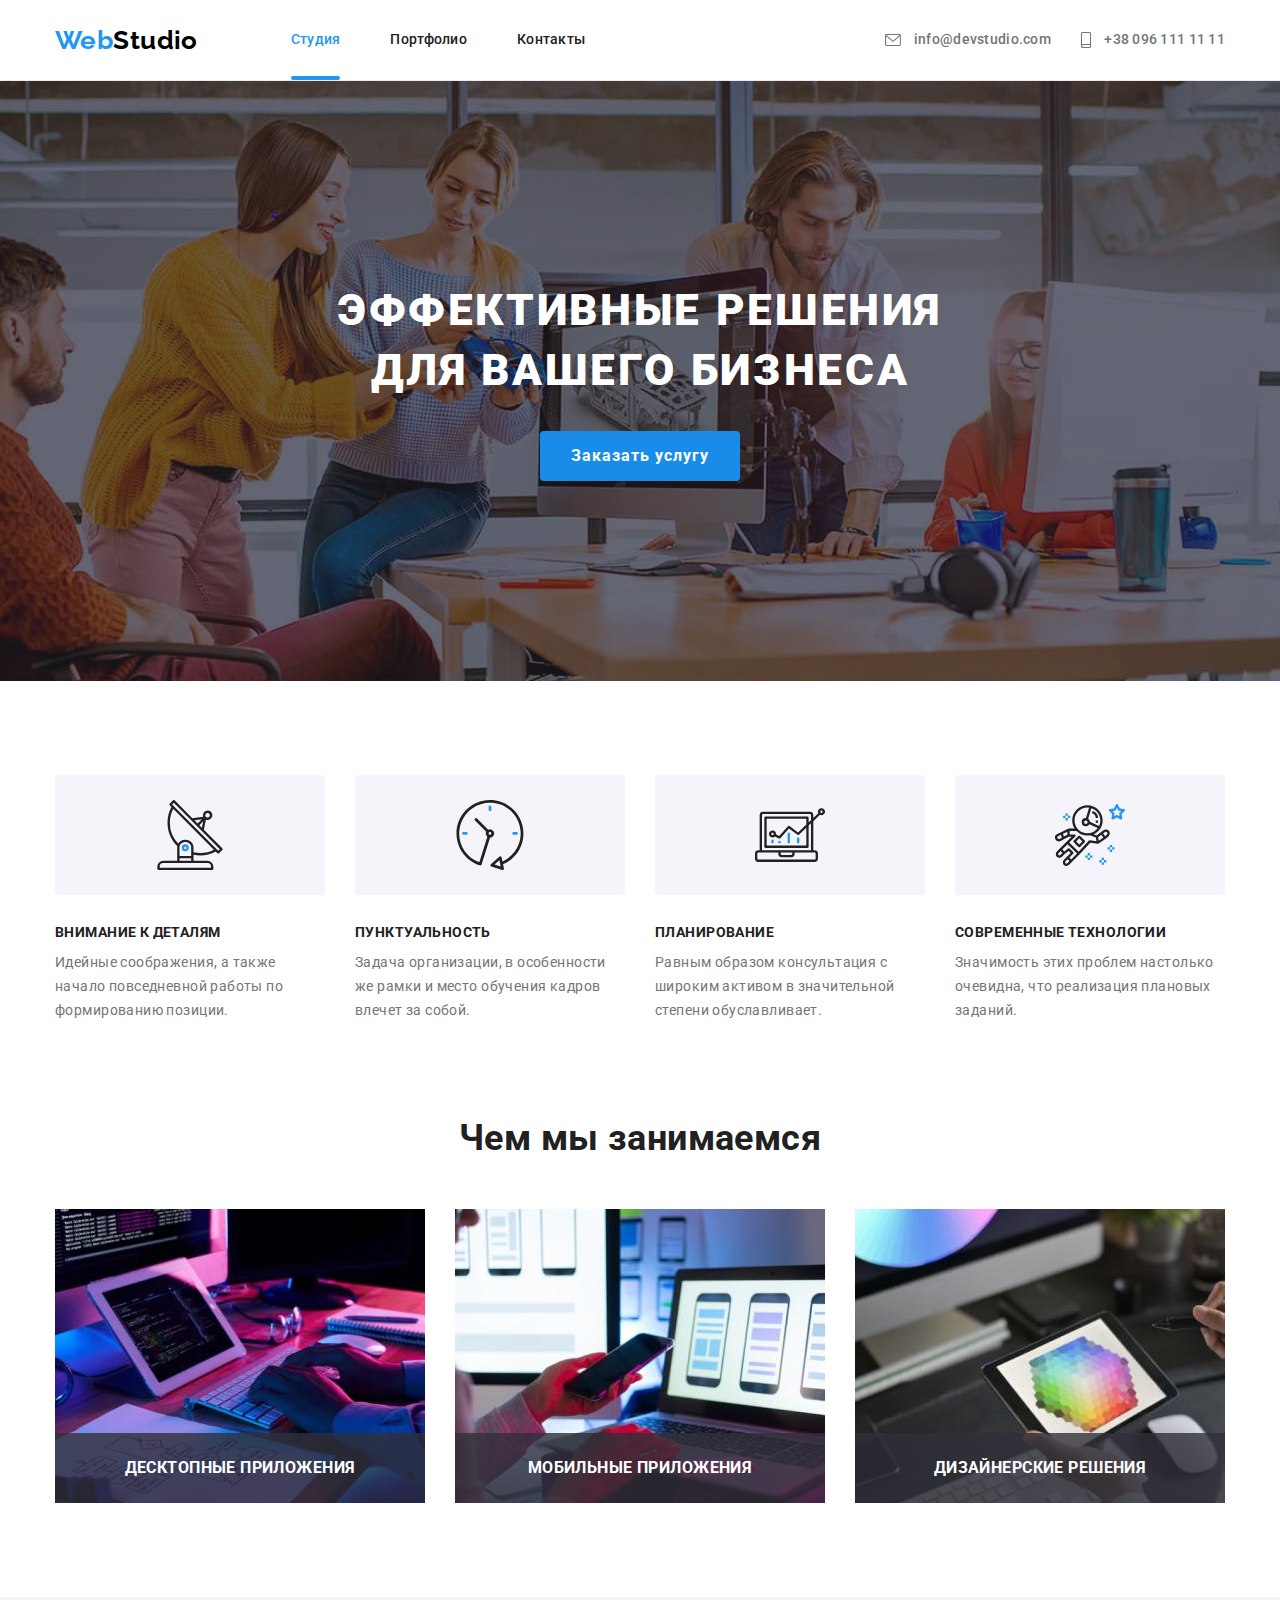
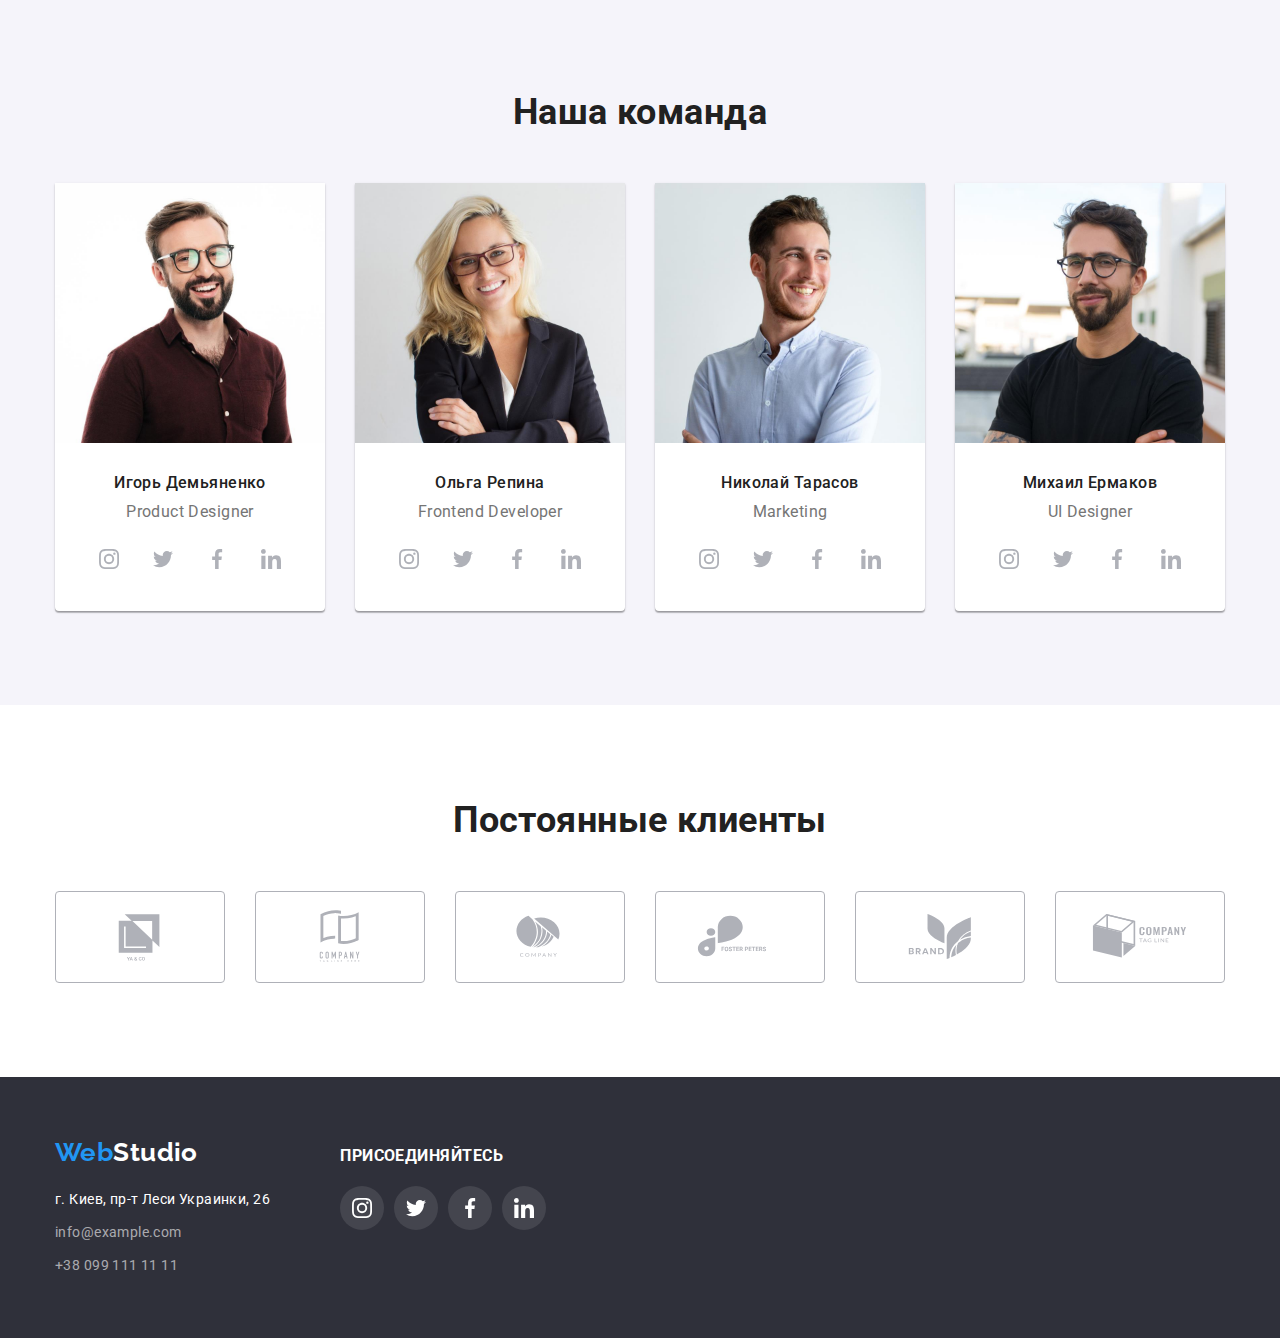
==== index.html @ e2a0c8e1 "homework 5" ====
<!DOCTYPE html>
<html lang="ru">
    <head>
        <meta charset="UTF-8" />
        <meta http-equiv="X-UA-Compatible" content="IE=edge" />
        <meta name="viewport" content="width=device-width, initial-scale=1.0" />
        <link rel="preconnect" href="https://fonts.googleapis.com" />
        <link rel="preconnect" href="https://fonts.gstatic.com" crossorigin />
        <link
            href="https://fonts.googleapis.com/css2?family=Raleway:wght@700&family=Roboto:wght@400;500;700;900&display=swap"
            rel="stylesheet"
        />
        <link
            rel="stylesheet"
            href=" https://cdnjs.cloudflare.com/ajax/libs/modern-normalize/1.1.0/modern-normalize.min.css"
        />
        <link rel="stylesheet" href="./css/styles.css" />
        <title>Студия</title>
    </head>
    <body>
        <!--            Шапка страницы          -->
        <header class="header">
            <div class="container holder">
                <nav class="header-nav holder">
                    <a class="logo-header" href="./index.html"
                        ><span class="web-logo">Web</span>Studio</a
                    >
                    <ul class="navigation list holder">
                        <li class="nav-item">
                            <a class="navigation-link current" href="./index.html">Студия</a>
                        </li>
                        <li class="nav-item">
                            <a class="navigation-link" href="./portfolio.html">Портфолио</a>
                        </li>
                        <li class="nav-item">
                            <a class="navigation-link" href="">Контакты</a>
                        </li>
                    </ul>
                </nav>
                <ul class="contacts-list list holder">
                    <li class="contacts-list-item">
                        <a class="header-contacts holder" href="mailto:info@devstudio.com">
                            <svg class="header-contacts-icon" width="16" height="12">
                                <use href="./images/icons.svg#icon-envelope"></use>
                            </svg>
                            info@devstudio.com</a
                        >
                    </li>
                    <li class="contacts-list-item">
                        <a class="header-contacts holder" href="tel:+380961111111">
                            <svg class="header-contacts-icon" width="10" height="16">
                                <use href="./images/icons.svg#icon-smartphone"></use>
                            </svg>
                            +38 096 111 11 11</a
                        >
                    </li>
                </ul>
            </div>
        </header>

        <main>
            <!-- Герой -->
            <section class="hero">
                <div class="hero-box container">
                    <h1 class="hero-title">Эффективные решения для вашего бизнеса</h1>
                    <button type="button" class="hero-button" data-modal-open>Заказать услугу</button>
                </div>
            </section>

            <!--        Преимущества        -->

            <section class="features section">
                <div class="container features-box">
                    <ul class="features-list list holder">
                        <li class="features-item">
                            <div class="features-icon">
                                <svg width="70" height="70">
                                    <use href="./images/icons.svg#icon-antenna"></use>
                                </svg>
                            </div>
                            <h3 class="features-title">Внимание к деталям</h3>
                            <p class="features-description">
                                Идейные соображения, а также начало повседневной работы по
                                формированию позиции.
                            </p>
                        </li>
                        <li class="features-item">
                            <div class="features-icon">
                                <svg width="70" height="70">
                                    <use href="./images/icons.svg#icon-clock"></use>
                                </svg>
                            </div>
                            <h3 class="features-title">Пунктуальность</h3>
                            <p class="features-description">
                                Задача организации, в особенности же рамки и место обучения кадров
                                влечет за собой.
                            </p>
                        </li>
                        <li class="features-item icon-diagram">
                            <div class="features-icon">
                                <svg width="70" height="70">
                                    <use href="./images/icons.svg#icon-diagram"></use>
                                </svg>
                            </div>
                            <h3 class="features-title">Планирование</h3>
                            <p class="features-description">
                                Равным образом консультация с широким активом в значительной степени
                                обуславливает.
                            </p>
                        </li>
                        <li class="features-item icon-astronaut">
                            <div class="features-icon">
                                <svg width="70" height="70">
                                    <use href="./images/icons.svg#icon-astronaut"></use>
                                </svg>
                            </div>
                            <h3 class="features-title">Современные технологии</h3>
                            <p class="features-description">
                                Значимость этих проблем настолько очевидна, что реализация плановых
                                заданий.
                            </p>
                        </li>
                    </ul>
                </div>
            </section>

            <!--                        услуги                -->

            <section class="activity">
                <div class="activity-work container">
                    <h2 class="activity-work-title">Чем мы занимаемся</h2>
                    <ul class="activity-work-list list holder">
                        <li class="activity-work-item">
                            <img
                                class="activity-work-img"
                                src="./images/img1.jpg"
                                alt="Написание кода"
                                width="370"
                            />
                            <h3 class="activity-title holder">Десктопные приложения</h3>
                        </li>
                        <li class="activity-work-item">
                            <img
                                class="activity-work-img"
                                src="./images/img2.jpg"
                                alt="Адаптация сайта"
                                width="370"
                            />
                            <h3 class="activity-title holder">Мобильные приложения</h3>
                        </li>
                        <li class="activity-work-item">
                            <img
                                class="activity-work-img"
                                src="./images/img3.jpg"
                                alt="Разработка дизайна"
                                width="370"
                            />
                            <h3 class="activity-title holder">Дизайнерские решения</h3>
                        </li>
                    </ul>
                </div>
            </section>

            <!--            Наша команда        -->

            <section class="team section">
                <div class="container team-box">
                    <h2 class="team-title">Наша команда</h2>
                    <ul class="team-list list holder">
                        <li class="team-item">
                            <img src="./images/teamcard1.jpg" alt="Игорь Демьяненко" width="270" />
                            <h3 class="team-worker-title">Игорь Демьяненко</h3>
                            <p class="team-worker-speciality">Product Designer</p>
                            <ul class="team-soc list">
                                <li class="team-soc-item">
                                    <a href="" class="team-soc-link">
                                        <svg class="team-soc-icon" width="20" height="20">
                                            <use href="./images/icons.svg#icon-instagram"></use>
                                        </svg>
                                    </a>
                                </li>
                                <li class="team-soc-item">
                                    <a href="" class="team-soc-link">
                                        <svg class="team-soc-icon" width="20" height="20">
                                            <use href="./images/icons.svg#icon-twitter"></use>
                                        </svg>
                                    </a>
                                </li>
                                <li class="team-soc-item">
                                    <a href="" class="team-soc-link">
                                        <svg class="team-soc-icon" width="20" height="20">
                                            <use href="./images/icons.svg#icon-facebook"></use>
                                        </svg>
                                    </a>
                                </li>
                                <li class="team-soc-item">
                                    <a href="" class="team-soc-link">
                                        <svg class="team-soc-icon" width="20" height="20">
                                            <use href="./images/icons.svg#icon-linkedin"></use>
                                        </svg>
                                    </a>
                                </li>
                            </ul>
                        </li>
                        <li class="team-item">
                            <img src="./images/teamcard2.jpg" alt="Ольга Репина" width="270" />
                            <h3 class="team-worker-title">Ольга Репина</h3>
                            <p class="team-worker-speciality">Frontend Developer</p>
                            <ul class="team-soc list">
                                <li class="team-soc-item">
                                    <a href="" class="team-soc-link">
                                        <svg class="team-soc-icon" width="20" height="20">
                                            <use href="./images/icons.svg#icon-instagram"></use>
                                        </svg>
                                    </a>
                                </li>
                                <li class="team-soc-item">
                                    <a href="" class="team-soc-link">
                                        <svg class="team-soc-icon" width="20" height="20">
                                            <use href="./images/icons.svg#icon-twitter"></use>
                                        </svg>
                                    </a>
                                </li>
                                <li class="team-soc-item">
                                    <a href="" class="team-soc-link">
                                        <svg class="team-soc-icon" width="20" height="20">
                                            <use href="./images/icons.svg#icon-facebook"></use>
                                        </svg>
                                    </a>
                                </li>
                                <li class="team-soc-item">
                                    <a href="" class="team-soc-link">
                                        <svg class="team-soc-icon" width="20" height="20">
                                            <use href="./images/icons.svg#icon-linkedin"></use>
                                        </svg>
                                    </a>
                                </li>
                            </ul>
                        </li>
                        <li class="team-item">
                            <img src="./images/teamcard3.jpg" alt="Николай Тарасов" width="270" />
                            <h3 class="team-worker-title">Николай Тарасов</h3>
                            <p class="team-worker-speciality">Marketing</p>
                            <ul class="team-soc list">
                                <li class="team-soc-item">
                                    <a href="" class="team-soc-link">
                                        <svg class="team-soc-icon" width="20" height="20">
                                            <use href="./images/icons.svg#icon-instagram"></use>
                                        </svg>
                                    </a>
                                </li>
                                <li class="team-soc-item">
                                    <a href="" class="team-soc-link">
                                        <svg class="team-soc-icon" width="20" height="20">
                                            <use href="./images/icons.svg#icon-twitter"></use>
                                        </svg>
                                    </a>
                                </li>
                                <li class="team-soc-item">
                                    <a href="" class="team-soc-link">
                                        <svg class="team-soc-icon" width="20" height="20">
                                            <use href="./images/icons.svg#icon-facebook"></use>
                                        </svg>
                                    </a>
                                </li>
                                <li class="team-soc-item">
                                    <a href="" class="team-soc-link">
                                        <svg class="team-soc-icon" width="20" height="20">
                                            <use href="./images/icons.svg#icon-linkedin"></use>
                                        </svg>
                                    </a>
                                </li>
                            </ul>
                        </li>
                        <li class="team-item">
                            <img src="./images/teamcard4.jpg" alt="Михаил Ермаков" width="270" />
                            <h3 class="team-worker-title">Михаил Ермаков</h3>
                            <p class="team-worker-speciality">UI Designer</p>
                            <ul class="team-soc list">
                                <li class="team-soc-item">
                                    <a href="" class="team-soc-link">
                                        <svg class="team-soc-icon" width="20" height="20">
                                            <use href="./images/icons.svg#icon-instagram"></use>
                                        </svg>
                                    </a>
                                </li>
                                <li class="team-soc-item">
                                    <a href="" class="team-soc-link">
                                        <svg class="team-soc-icon" width="20" height="20">
                                            <use href="./images/icons.svg#icon-twitter"></use>
                                        </svg>
                                    </a>
                                </li>
                                <li class="team-soc-item">
                                    <a href="" class="team-soc-link">
                                        <svg class="team-soc-icon" width="20" height="20">
                                            <use href="./images/icons.svg#icon-facebook"></use>
                                        </svg>
                                    </a>
                                </li>
                                <li class="team-soc-item">
                                    <a href="" class="team-soc-link">
                                        <svg class="team-soc-icon" width="20" height="20">
                                            <use href="./images/icons.svg#icon-linkedin"></use>
                                        </svg>
                                    </a>
                                </li>
                            </ul>
                        </li>
                    </ul>
                </div>
            </section>
        </main>

        <!--                     Наши клиенты                    -->
        <section class="clients section">
            <div class="clients-box container">
                <h2 class="clients-title">Постоянные клиенты</h2>
                <ul class="clients-list holder list">
                    <li class="clients-list-item">
                        <a class="clients-list-link holder" href="">
                            <svg class="client-icon" width="106" height="60">
                                <use href="./images/icons.svg#icon-company-1"></use>
                            </svg>
                        </a>
                    </li>
                    <li class="clients-list-item">
                        <a class="clients-list-link holder" href="">
                            <svg class="client-icon" width="106" height="60">
                                <use href="./images/icons.svg#icon-company-2"></use>
                            </svg>
                        </a>
                    </li>
                    <li class="clients-list-item">
                        <a class="clients-list-link holder" href="">
                            <svg class="client-icon" width="106" height="60">
                                <use href="./images/icons.svg#icon-company-3"></use>
                            </svg>
                        </a>
                    </li>
                    <li class="clients-list-item">
                        <a class="clients-list-link holder" href="">
                            <svg class="client-icon" width="106" height="60">
                                <use href="./images/icons.svg#icon-company-4"></use>
                            </svg>
                        </a>
                    </li>
                    <li class="clients-list-item">
                        <a class="clients-list-link holder" href="">
                            <svg class="client-icon" width="106" height="60">
                                <use href="./images/icons.svg#icon-company-5"></use>
                            </svg>
                        </a>
                    </li>
                    <li class="clients-list-item">
                        <a class="clients-list-link holder" href="">
                            <svg class="client-icon" width="106" height="60">
                                <use href="./images/icons.svg#icon-company-6"></use>
                            </svg>
                        </a>
                    </li>
                </ul>
            </div>
        </section>

        <!--               Подвал                        -->

        <footer class="footer">
            <div class="footer-box container holder">
                <div class="footer-address">
                    <a class="logo-footer" href="./index.html"
                        ><span class="web-logo">Web</span>Studio</a
                    >
                    <address>
                        <ul class="footer-list list">
                            <li class="footer-list-item">
                                <a
                                    class="map"
                                    href="https://goo.gl/maps/n5isGS4fZseWLgrKA"
                                    target="_blank"
                                    >г. Киев, пр-т Леси Украинки, 26</a
                                >
                            </li>
                            <li class="footer-list-item">
                                <a class="contacts-footer" href="mailto:info@example.com"
                                    >info@example.com</a
                                >
                            </li>
                            <li class="footer-list-item">
                                <a class="contacts-footer" href="tel:+380991111111"
                                    >+38 099 111 11 11</a
                                >
                            </li>
                        </ul>
                    </address>
                </div>
                <div class="footer-join">
                    <h3 class="footer-join-title">Присоединяйтесь</h3>
                    <ul class="footer-join-list holder list">
                        <li class="footer-join-item">
                            <a class="footer-join-link" href="">
                                <svg class="footer-join-icon" width="20" height="20">
                                    <use href="./images/icons.svg#icon-instagram"></use>
                                </svg>
                            </a>
                        </li>
                        <li class="footer-join-item">
                            <a class="footer-join-link" href="">
                                <svg class="footer-join-icon" width="20" height="20">
                                    <use href="./images/icons.svg#icon-twitter"></use>
                                </svg>
                            </a>
                        </li>
                        <li class="footer-join-item">
                            <a class="footer-join-link" href="">
                                <svg class="footer-join-icon" width="20" height="20">
                                    <use href="./images/icons.svg#icon-facebook"></use>
                                </svg>
                            </a>
                        </li>
                        <li class="footer-join-item">
                            <a class="footer-join-link" href="">
                                <svg class="footer-join-icon" width="20" height="20">
                                    <use href="./images/icons.svg#icon-linkedin"></use>
                                </svg>
                            </a>
                        </li>
                    </ul>
                </div>
            </div>
        </footer>
            <div class="backdrop is-hidden" data-modal>
                <div class="modal" >
                    <button class="close-button holder" data-modal-close>
                        <svg class="close-black" width="11" height="11">
                            <use href="./images/icons.svg#icon-close-black"></use>
                        </svg>
                    </button>
                </div>
            </div>
        <script src="./js/modal.js"></script>    
    </body>
</html>
---- css/styles.css ----
/* общие */
:root {
    --our-team-bg-color: #f5f4fa;
    --footer-hero-bg-color: #2f303a;
    --logo-color: #000000;
    --secondary-color: #757575;
    --text-color: #ffffff;
    --accent-color: #2196f3;
    --button-color: #188ce8;
    --transparent-color: rgba(255, 255, 255, 0.6);
    --border-line-color: #ececec;
    --portfolio-border-color: #eeeeee;
    --icon-hover-color: #ffffff;
    --icon-fill: #afb1b8;
    --clients-border-color: rgba(175, 177, 184, 1);
    --footer-bg-soc: rgba(255, 255, 255, 0.1);
    --bg-color: #ffffff;
    --transition-color: color 250ms cubic-bezier(0.4, 0, 0.2, 1);
    --transition-bg-color: background-color 250ms cubic-bezier(0.4, 0, 0.2, 1);
    --transition-box-shadow: 250ms cubic-bezier(0.4, 0, 0.2, 1);
    --transition-fill: fill 250ms cubic-bezier(0.4, 0, 0.2, 1);
    --transition-border-color: border-color 250ms cubic-bezier(0.4, 0, 0.2, 1);
    --transition-transform: transform 250ms cubic-bezier(0.4, 0, 0.2, 1);
}

html {
    box-sizing: border-box;
}

*,
*::before,
*::after {
    box-sizing: inherit;
}

body {
    background-color: #ffffff;
    color: #212121;
    font-family: 'Roboto', sans-serif;
    font-size: 14px;
    font-weight: normal;
    letter-spacing: 0.03em;
    margin: 0;
}
p,
h1,
h2,
h3 {
    margin: 0;
}

ul {
    margin: 0;
    padding: 0;
}

img {
    display: block;
    max-width: 100%;
    height: auto;
}

.list {
    list-style: none;
}

.container {
    width: 1200px;
    padding-left: 15px;
    padding-right: 15px;
    margin-left: auto;
    margin-right: auto;
}
.section {
    padding: 94px 0;
}

.holder {
    display: flex;
    align-items: center;
    justify-content: center;
}

/* хедер хедер хедер хедер хедер хедер хедер хедер хедер хедер */

.header {
    border-bottom: 1px solid var(--border-line-color);
}

.header-nav {
}

.web-logo {
    color: var(--accent-color);
}

.logo-header,
.logo-footer {
    color: var(--logo-color);
    text-decoration: none;
    font-family: 'Raleway', sans-serif;
    font-size: 26px;
    font-weight: 700;
    line-height: 1.19;
}

.logo-header {
    margin-right: 93px;
}

.nav-item {
    position: relative;
}

.navigation .nav-item:not(:last-child) {
    margin-right: 50px;
}

.navigation-link {
    color: #212121;
    text-decoration: none;
    font-weight: 500;
    line-height: 1.14;
    letter-spacing: 0.02em;
    padding: 32px 0;
    display: block;
    transition: var(--transition-color);
}

.contacts-list {
    margin-left: auto;
}

.contacts-list-item:not(:last-child) {
    margin-right: 30px;
}

.header-contacts {
    color: var(--secondary-color);
    text-decoration: none;
    font-weight: 500;
    line-height: 1.14;
    letter-spacing: 0.02em;
    padding: 32px 0;
    display: block;
    transition: var(--transition-color);
}

.header-contacts-icon {
    margin-right: 10px;
    vertical-align: middle;
    fill: currentColor;
}

.header-contacts:hover,
.header-contacts:focus {
    color: var(--accent-color);
}

.current {
    color: var(--accent-color);
}

.navigation-link.current::after {
    position: absolute;
    bottom: 0;
    border-radius: 2px;
    content: '';
    width: 100%;
    height: 4px;
    background-color: var(--accent-color);
    display: block;
}

/* Герой Герой Герой Герой Герой Герой Герой Герой Герой Герой */

.hero {
    background-color: var(--footer-hero-bg-color);
    text-align: center;
    padding: 200px 0;
    max-width: 1600px;
    height: 600px;
    background-image: linear-gradient(rgba(47, 48, 58, 0.4), rgba(47, 48, 58, 0.4)),
        url(../images/Img.jpg);
    background-size: cover;
    background-position: center;
    background-repeat: no-repeat;
}

.hero-box {
}

.hero-title {
    color: var(--text-color);
    font-size: 44px;
    text-transform: uppercase;
    font-weight: 900;
    line-height: 1.36;
    letter-spacing: 0.06em;
    width: 696px;
    margin-bottom: 30px;
    margin-left: auto;
    margin-right: auto;
}

.hero-button {
    border-radius: 4px;
    background-color: var(--button-color);
    color: var(--text-color);
    border: none;
    cursor: pointer;
    min-width: 200px;
    height: 50px;
    font-size: 16px;
    font-family: inherit;
    font-weight: 700;
    line-height: 1.88;
    letter-spacing: 0.06em;
}

/* главный контент*/

/* преимущества преимущества преимущества преимущества */

.features {
}
.features-box {
}
.features-list {
}

.features-item {
    width: 270px;
}

.features-icon {
    display: flex;
    align-items: center;
    justify-content: center;
    height: 120px;
    background-color: var(--our-team-bg-color);
    border-radius: 4px;
    margin-bottom: 30px;
}

.features-item:not(:last-child) {
    margin-right: 30px;
}

.features-title {
    font-weight: 700;
    line-height: 1.14;
    font-size: 14px;
    text-transform: uppercase;
    margin-bottom: 10px;
}

.features-description {
    color: var(--secondary-color);
    line-height: 1.71;
}

/*                Услуги             */

.activity {
    padding-bottom: 94px;
}

.activity-work-title {
    font-weight: 700;
    font-size: 36px;
    line-height: 1.17;
    text-align: center;
    margin-bottom: 50px;
}

.activity-work-list {
}
.activity-work-item:not(:last-child) {
    margin-right: 30px;
}
.activity-work-img {
}

.activity-work-item {
    position: relative;
}

.activity-title {
    position: absolute;
    bottom: 0;
    width: 100%;
    height: 70px;
    background-color: rgba(47, 48, 58, 0.8);
    font-weight: 700;
    line-height: 1.14;
    text-transform: uppercase;
    color: var(--text-color);
}

/* наша команда наша команда наша команда наша команда */

.team {
    background-color: var(--our-team-bg-color);
}

.team-box {
}
.team-title {
    font-weight: 700;
    font-size: 36px;
    line-height: 1.17;
    text-align: center;
    margin-bottom: 50px;
}
.team-list {
}
.team-item:not(:last-child) {
    margin-right: 30px;
}

.team-item {
    background: var(--text-color);
    box-shadow: 0px 1px 3px rgba(0, 0, 0, 0.12), 0px 1px 1px rgba(0, 0, 0, 0.14),
        0px 2px 1px rgba(0, 0, 0, 0.2);
    border-radius: 0px 0px 4px 4px;
}

.team-worker-title {
    font-weight: 500;
    font-size: 16px;
    line-height: 1.19;
    text-align: center;
    padding-top: 30px;
}
.team-worker-speciality {
    color: var(--secondary-color);
    font-size: 16px;
    line-height: 1.19;
    text-align: center;
    margin-top: 10px;
    margin-bottom: 16px;
}

.team-soc {
    display: flex;
    justify-content: center;
    gap: 10px;
    padding-bottom: 30px;
}

.team-soc-link {
    width: 44px;
    height: 44px;
    border-radius: 50%;
    display: flex;
    align-items: center;
    justify-content: center;
    transition: var(--transition-bg-color);
}

.team-soc-link:hover,
.team-soc-link:focus {
    background-color: var(--accent-color);
}

.team-soc-icon {
    fill: var(--icon-fill);
    transition: var(--transition-fill);
}


.team-soc-link:hover .team-soc-icon,
.team-soc-link:focus .team-soc-icon {
    fill: var(--icon-hover-color);
}

/*                      Наши клиенты                     */
.clients-box {
}

.clients-title {
    font-weight: 700;
    font-size: 36px;
    line-height: 1.17;
    text-align: center;
    margin-bottom: 50px;
}

.clients-list {
    gap: 30px;
}

.clients-list-item {
}

.clients-list-link {
    fill: var(--icon-fill);
    width: 170px;
    height: 92px;
    border: 1px solid var(--clients-border-color);
    border-radius: 4px;
    transition: var(--transition-border-color), var(--transition-fill);
}

.clients-list-link:hover,
.clients-list-link:focus {
    fill: var(--accent-color);
    border-color: var(--accent-color);
}

/* футер футер футер футер футер футер футер футер футер */

.footer {
    background-color: var(--footer-hero-bg-color);
    padding: 60px 0;
}

.footer-box {
    align-items: baseline;
}

.footer-address {
    margin-right: 70px;
}

.logo-footer {
    color: var(--text-color);
    text-decoration: none;
    font-size: 26px;
}

.footer-list {
    line-height: 1.71;
    font-style: normal;
    margin-top: 20px;
}

.map {
    color: var(--text-color);
    text-decoration: none;
    line-height: 1.71;
    transition: var(--transition-color);
}

.footer-list-item:not(:last-child) {
    margin-bottom: 9px;
}

.contacts-footer {
    color: var(--transparent-color);
    text-decoration: none;
    line-height: 1.71;
    transition: var(--transition-color);
}

.navigation-link:hover,
.navigation-link:focus,
.contacts-footer:hover,
.contacts-footer:focus,
.map:hover,
.map:focus {
    color: var(--accent-color);
}

.footer-join {
    width: 206px;
    margin-right: auto;
}

.footer-join-title {
    font-weight: 700;
    line-height: 1.14;
    letter-spacing: 0.03em;
    text-transform: uppercase;
    color: var(--text-color);
    margin-bottom: 20px;
}

.footer-join-list {
    gap: 10px;
}

.footer-join-item {
}

.footer-join-link {
    width: 44px;
    height: 44px;
    border-radius: 50%;
    display: flex;
    align-items: center;
    justify-content: center;
    background-color: var(--footer-bg-soc);
    transition: var(--transition-bg-color);
}

.footer-join-link:hover,
.footer-join-link:focus {
    background-color: var(--accent-color);
}

.footer-join-link {
    fill: var(--text-color);
}

.backdrop {
    position: fixed;
    top: 0;
    left: 0;
    width: 100%;
    height: 100%;
    background-color: rgba(0, 0, 0, 0.2);
}

.backdrop.is-hidden {
    opacity: 0;
    pointer-events: none;
}

.modal {
    position: absolute;
    height: 581px;
    width: 528px;
    border-radius: 4px;
    background-color: var(--bg-color);
    top: 50%;
    left: 50%;
    transform: translate(-50%, -50%);
}

.close-button {
    position: absolute;
    top: 8px;
    right: 8px;
    width: 30px;
    height: 30px;
    border-radius: 50%;
    border: 1px solid rgba(0, 0, 0, 0.1);
    background-color: var(--bg-color);
    cursor: pointer;
}

/* Портфолио Портфолио Портфолио Портфолио Портфолио Портфолио */

.porfolio-box {
    flex-direction: column;
}

.porfolio-list {
    margin-bottom: 50px;
    justify-content: center;
}

.portfolio-btn:not(:last-child) {
    margin-right: 8px;
}

.portfolio-filter {
    background-color: var(--our-team-bg-color);
    border: none;
    border-radius: 4px;
    cursor: pointer;
    font-family: inherit;
    font-size: 16px;
    font-weight: 500;
    line-height: 1.62;
    text-align: center;
    padding: 6px 22px;
    transition: var(--transition-bg-color), var(--transition-color), var(--transition-box-shadow);
}

.portfolio-filter:hover,
.portfolio-filter:focus {
    background-color: var(--accent-color);
    color: var(--text-color);
    box-shadow: 0px 3px 1px rgba(0, 0, 0, 0.1), 0px 1px 2px rgba(0, 0, 0, 0.08),
        0px 2px 2px rgba(0, 0, 0, 0.12);
}

.portfolio-cards {
    flex-wrap: wrap;
    margin-left: -30px;
    margin-top: -30px;
}

.portfolio-cards-item {
    position: relative;
    margin-left: 30px;
    margin-top: 30px;
    flex-basis: calc(100% / 3-30px);
    width: 370px;
    height: 404px;
}

.portfolio-overlay {
    position: absolute;
    top: 0;
    left: 0;
    width: 100%;
    background-color: rgba(33, 150, 243, 0.9);
    font-size: 18px;
    line-height: 1.56;
    padding: 63px 24px;
    color: var(--text-color);
    transform: translateY(100%);
    transition: var(--transition-transform);
}

.portfolio-link:hover .portfolio-overlay,
.portfolio-link:focus .portfolio-overlay {
    transform: translateY(0);
}

.portfolio-link {
    display: block;
    text-decoration: none;
    color: inherit;
    transition: var(--transition-box-shadow);
}

.portfolio-link:hover,
.portfolio-link:focus {
    box-shadow: 0px 1px 1px rgba(0, 0, 0, 0.12), 0px 4px 4px rgba(0, 0, 0, 0.06),
        1px 4px 6px rgba(0, 0, 0, 0.16);
}

.portfolio-thumb {
	position: relative;
	overflow: hidden;
}

.portfolio-card-content {
    border: 1px solid var(--portfolio-border-color);
    border-top: none;
    padding: 20px 24px;
}

.portfolio-title {
    font-weight: 700;
    font-size: 18px;
    line-height: 2;
    letter-spacing: 0.06em;
    margin-bottom: 4px;
}
.portfolio-description {
    font-size: 16px;
    line-height: 1.88;
    color: var(--secondary-color);
}



/* outline: 1px solid tomato; */
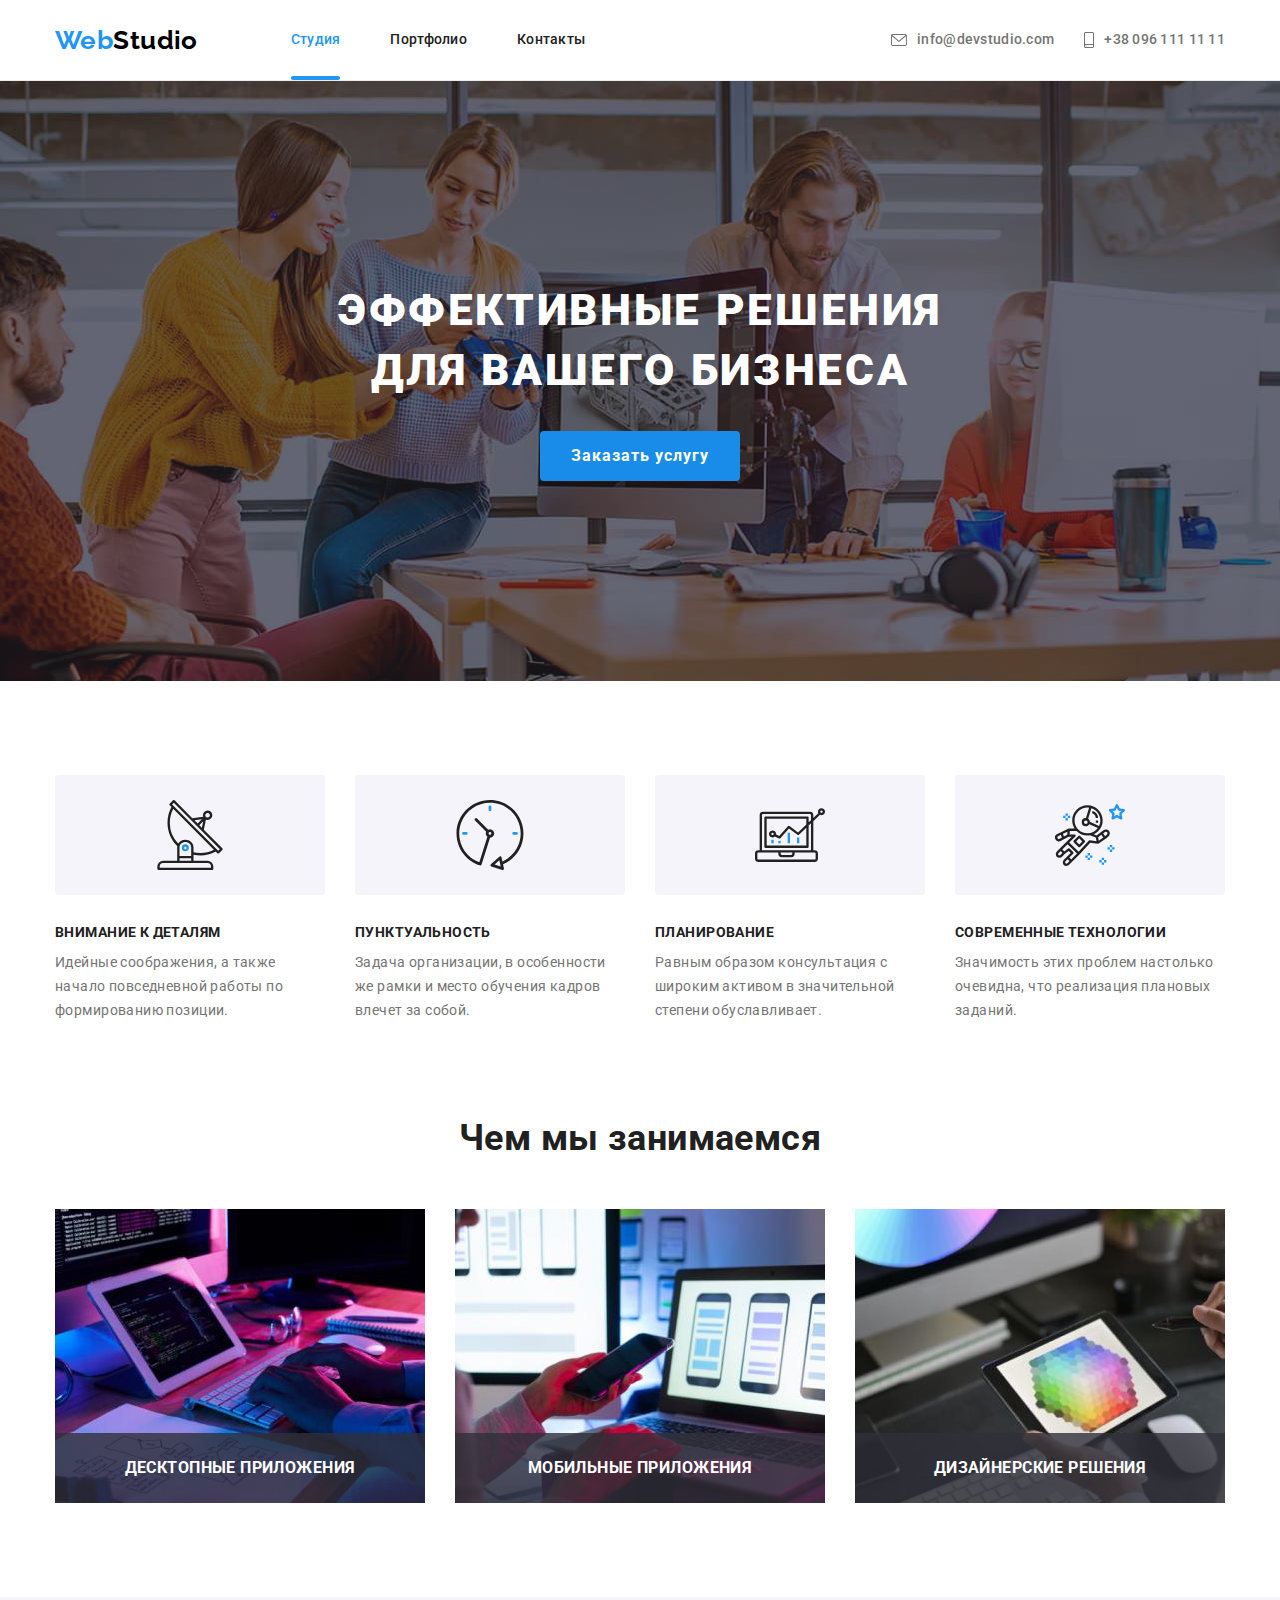
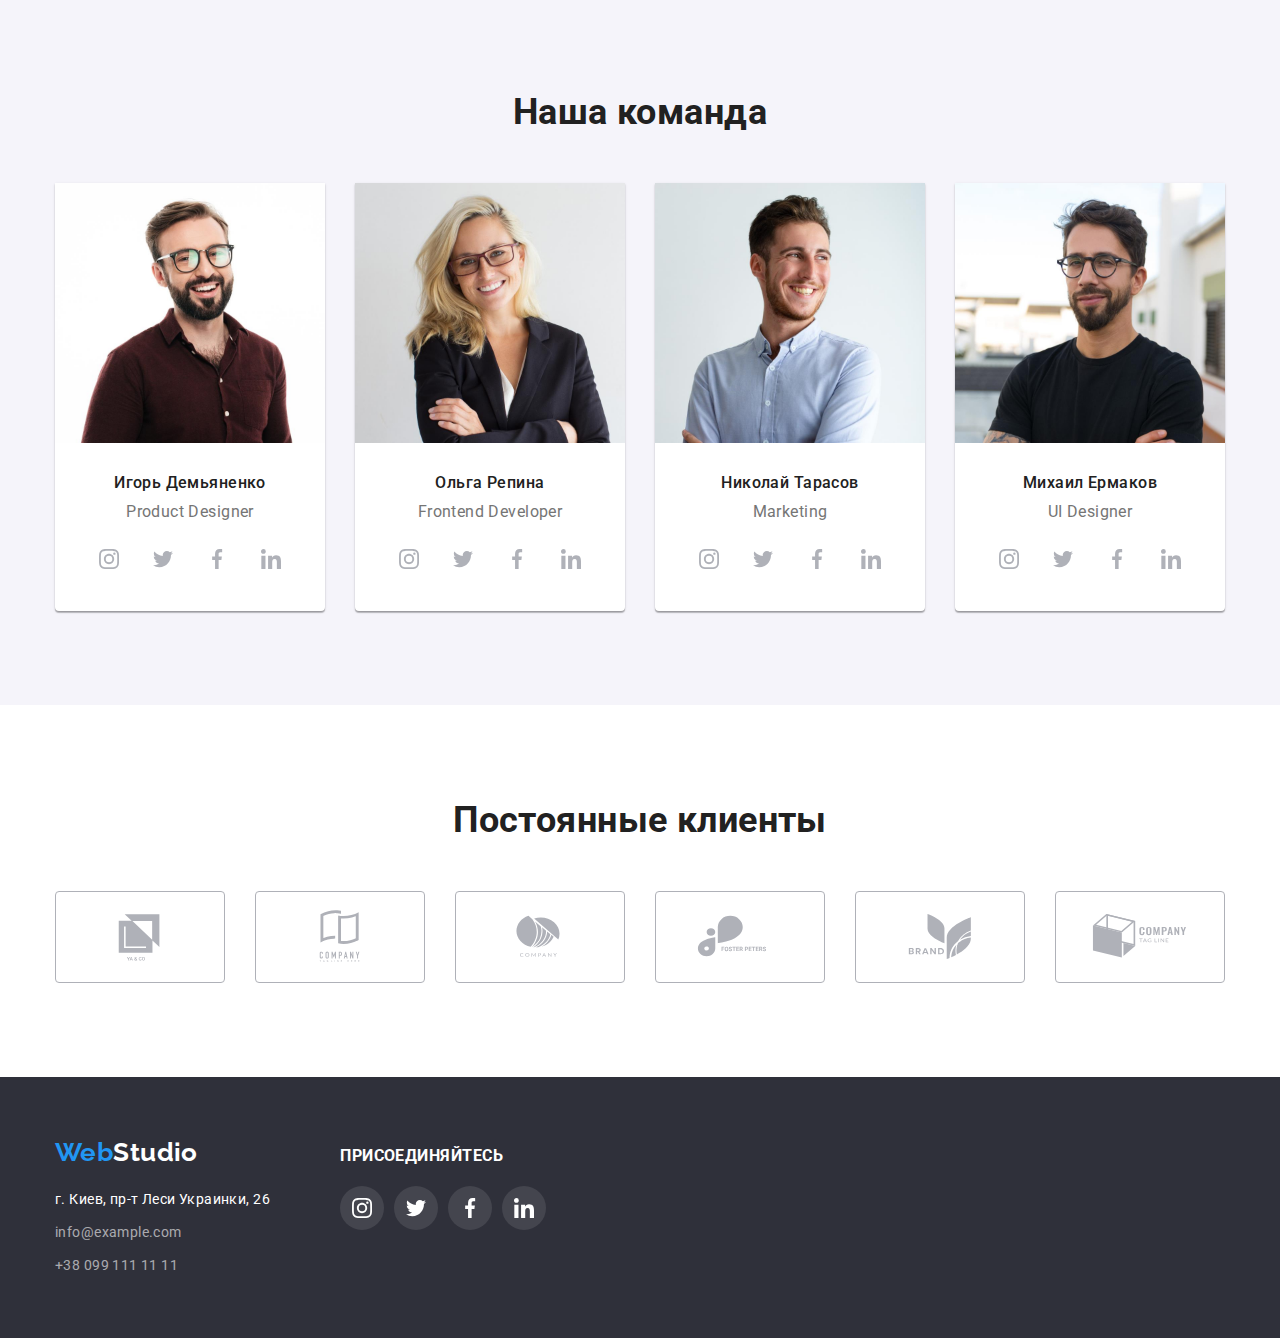
==== commit 3e83bcea: "help" ====
--- a/index.html
+++ b/index.html
@@ -39,7 +39,7 @@
                 </nav>
                 <ul class="contacts-list list holder">
                     <li class="contacts-list-item">
-                        <a class="header-contacts holder" href="mailto:info@devstudio.com">
+                        <a class="header-contacts" href="mailto:info@devstudio.com">
                             <svg class="header-contacts-icon" width="16" height="12">
                                 <use href="./images/icons.svg#icon-envelope"></use>
                             </svg>
@@ -47,7 +47,7 @@
                         >
                     </li>
                     <li class="contacts-list-item">
-                        <a class="header-contacts holder" href="tel:+380961111111">
+                        <a class="header-contacts" href="tel:+380961111111">
                             <svg class="header-contacts-icon" width="10" height="16">
                                 <use href="./images/icons.svg#icon-smartphone"></use>
                             </svg>
@@ -430,7 +430,7 @@
             </div>
         </footer>
             <div class="backdrop is-hidden" data-modal>
-                <div class="modal" >
+                <div class="modal">
                     <button class="close-button holder" data-modal-close>
                         <svg class="close-black" width="11" height="11">
                             <use href="./images/icons.svg#icon-close-black"></use>
--- a/css/styles.css
+++ b/css/styles.css
@@ -17,7 +17,7 @@
     --bg-color: #ffffff;
     --transition-color: color 250ms cubic-bezier(0.4, 0, 0.2, 1);
     --transition-bg-color: background-color 250ms cubic-bezier(0.4, 0, 0.2, 1);
-    --transition-box-shadow: 250ms cubic-bezier(0.4, 0, 0.2, 1);
+    --transition-box-shadow: box-shadow 250ms cubic-bezier(0.4, 0, 0.2, 1);
     --transition-fill: fill 250ms cubic-bezier(0.4, 0, 0.2, 1);
     --transition-border-color: border-color 250ms cubic-bezier(0.4, 0, 0.2, 1);
     --transition-transform: transform 250ms cubic-bezier(0.4, 0, 0.2, 1);
@@ -143,6 +143,9 @@
     letter-spacing: 0.02em;
     padding: 32px 0;
     display: block;
+    display: flex;
+    align-items: center;
+    justify-content: center;
     transition: var(--transition-color);
 }
 
@@ -369,13 +372,12 @@
     transition: var(--transition-fill);
 }
 
-
 .team-soc-link:hover .team-soc-icon,
 .team-soc-link:focus .team-soc-icon {
     fill: var(--icon-hover-color);
 }
 
-/*                      Наши клиенты                     */
+/*----------------------Наши клиенты---------------------*/
 .clients-box {
 }
 
@@ -504,6 +506,7 @@
     fill: var(--text-color);
 }
 
+--------------------МОДАЛКА------------------------------------
 .backdrop {
     position: fixed;
     top: 0;
@@ -511,6 +514,8 @@
     width: 100%;
     height: 100%;
     background-color: rgba(0, 0, 0, 0.2);
+    opacity: 1;
+    transition: opacity 750ms cubic-bezier(0.4, 0, 0.2, 1);
 }
 
 .backdrop.is-hidden {
@@ -626,8 +631,8 @@
 }
 
 .portfolio-thumb {
-	position: relative;
-	overflow: hidden;
+    position: relative;
+    overflow: hidden;
 }
 
 .portfolio-card-content {
@@ -649,6 +654,4 @@
     color: var(--secondary-color);
 }
 
-
-
 /* outline: 1px solid tomato; */
